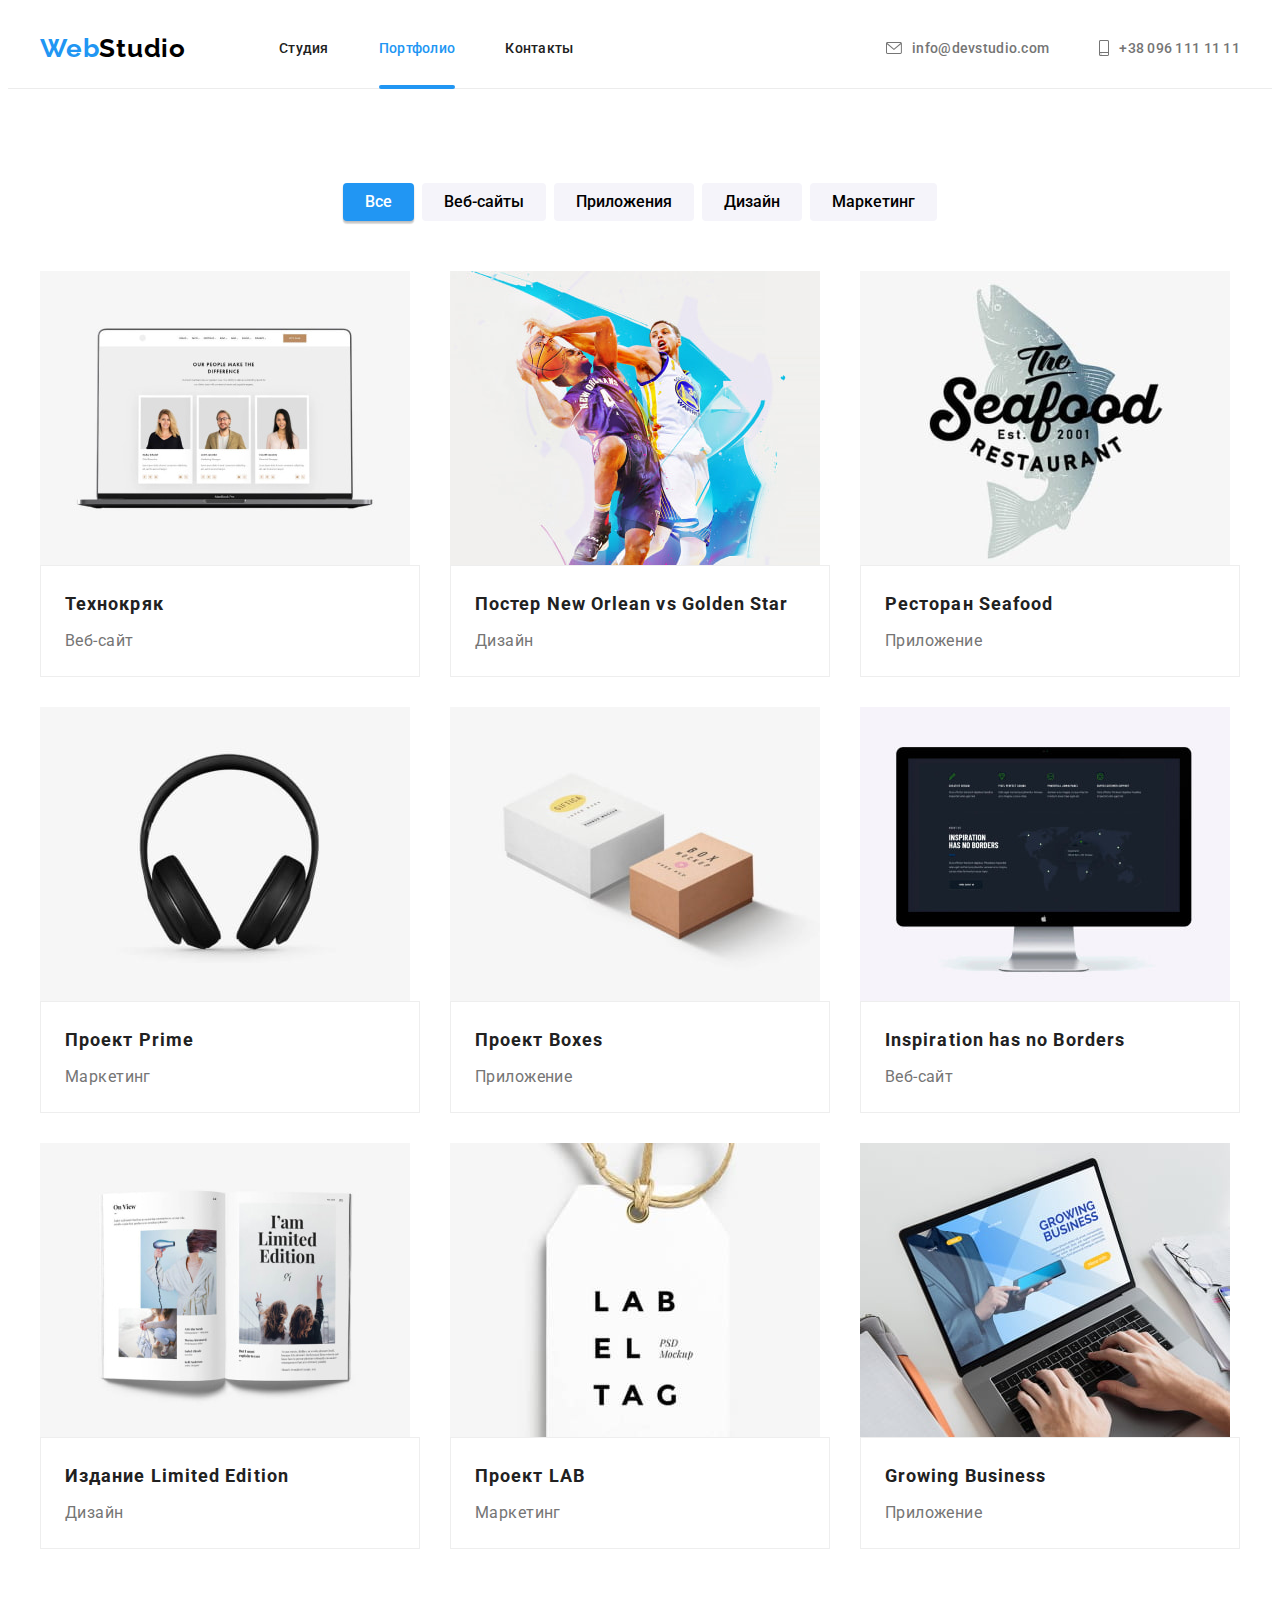
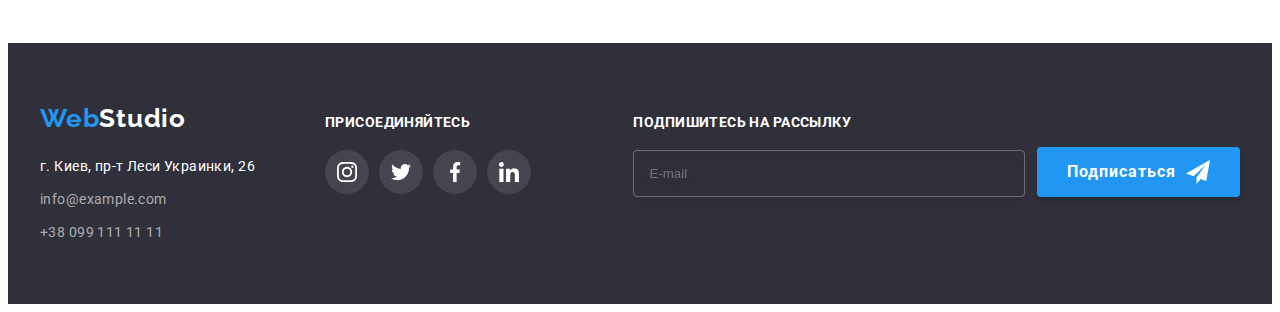
==== portfolio.html @ efc059ee "Initial commit" ====
<!DOCTYPE html>
<html lang="ru">
  <head>
    <meta charset="UTF-8" />
    <meta http-equiv="X-UA-Compatible" content="IE=edge" />
    <meta name="viewport" content="width=device-width, initial-scale=1.0" />
    <title>Portfolio</title>
    <!-- Fonts Start -->
    <link rel="preconnect" href="https://fonts.googleapis.com" />
    <link rel="preconnect" href="https://fonts.gstatic.com" crossorigin />
    <link
      href="https://fonts.googleapis.com/css2?family=Raleway:wght@700&family=Roboto:wght@400;500;700;900&display=swap"
      rel="stylesheet"
    />
    <!-- Fonts End -->
    <!-- Normalize Start -->
    <link
      rel="stylesheet"
      href="https://cdnjs.cloudflare.com/ajax/libs/modern-normalize/1.1.0/modern-normalize.min.css"
      integrity="sha512-wpPYUAdjBVSE4KJnH1VR1HeZfpl1ub8YT/NKx4PuQ5NmX2tKuGu6U/JRp5y+Y8XG2tV+wKQpNHVUX03MfMFn9Q=="
      crossorigin="anonymous"
      referrerpolicy="no-referrer"
    />
    <!-- Normalize End -->
    <link rel="stylesheet" href="./css/style.css" />
  </head>
  <body>
    <!-- Header -->
    <header class="header">
      <div class="header-container container">
        <nav class="header-nav">
          <a href="./index.html" class="logo link">Web<span class="logo-cl-black">Studio</span></a>
          <ul class="nav-list list">
            <li class="nav-item">
              <a href="./index.html" class="nav-link link-effect link">Студия</a>
            </li>
            <li class="nav-item">
              <a href="./portfolio.html" class="nav-link link-effect link current">Портфолио</a>
            </li>
            <li class="nav-item"><a href="/" class="nav-link link-effect link">Контакты</a></li>
          </ul>
        </nav>
        <ul class="contact-list list">
          <li class="contact-item">  
            <a href="mailto:info@devstudio.com" class="contact-link link-effect link"
              ><svg class="header-icon" width="16" height="12">
                <use href="./images/svg/icon/icons.svg#mail"></use>
              </svg>info@devstudio.com</a>             
          </li>
          <li class="contact-item">
            <a href="tel:+380961111111" class="contact-link link-effect link"><svg class="header-icon" width="10" height="16">
                <use href="./images/svg/icon/icons.svg#smartphone"></use>
              </svg>+38 096 111 11 11</a>
          </li>
        </ul>
      </div>
    </header>
    <main>
      <!-- Section Product -->
      <section class="product section">
        <div class="product-container container">
          <h1 class="visually-hidden">Наши работы</h1>
          <ul class="product-btn-list list">
            <li><button type="button" class="btn current">Все</button></li>
            <li><button type="button" class="btn">Веб-сайты</button></li>
            <li><button type="button" class="btn">Приложения</button></li>
            <li><button type="button" class="btn">Дизайн</button></li>
            <li><button type="button" class="btn">Маркетинг</button></li>
          </ul>
          <ul class="product-list card-set list">
            <li class="product-item card-item">
              <a href="" class="product-link link">
                <div class="overlay-box">
                  <img
                  src="./images/portfolio/img1.jpg"
                  alt="изображение сайта с различными людьми"
                  width="370"
                  height="294"
                />
                <div class="overlay">
                  <p class="overlay-text">Ресурс предлагает комплексные предложения с разным уровнем функционала и сервисов. Все это позволит посетителю получить исчерпывающие сведения о компании или частном лице.</p>
                </div>
                </div>
                <div class="product-box">
                  <h2 class="product-title">Технокряк</h2>
                  <p>Веб-сайт</p>
                </div>
              </a>
            </li>
            <li class="product-item card-item">
              <a href="" class="product-link link">
                <div class="overlay-box">
                <img
                  src="./images/portfolio/img2.jpg"
                  alt="постер новый орлеан против голден стар"
                  width="370"
                  height="294"
                />
                <div class="overlay">
                  <p class="overlay-text">Ресурс предлагает комплексные предложения с разным уровнем функционала и сервисов. Все это позволит посетителю получить исчерпывающие сведения о компании или частном лице.</p>
                </div>
              </div>
                <div class="product-box">
                  <h2 class="product-title">Постер New Orlean vs Golden Star</h2>
                  <p>Дизайн</p>
                </div>
              </a>
            </li>
            <li class="product-item card-item">
              <a href="" class="product-link link">
                <div class="overlay-box">
                <img
                  src="./images/portfolio/img3.jpg"
                  alt="эмблема ресторана морская еда"
                  width="370"
                  height="294"
                />
                <div class="overlay">
                  <p class="overlay-text">Ресурс предлагает комплексные предложения с разным уровнем функционала и сервисов. Все это позволит посетителю получить исчерпывающие сведения о компании или частном лице.</p>
                </div>
              </div>
                <div class="product-box">
                  <h2 class="product-title">Ресторан Seafood</h2>
                  <p>Приложение</p>
                </div>
              </a>
            </li>
            <li class="product-item card-item">
              <a href="" class="product-link link">
                <div class="overlay-box">
                <img
                  src="./images/portfolio/img4.jpg"
                  alt="картинка наушники"
                  width="370"
                  height="294"
                />
                <div class="overlay">
                  <p class="overlay-text">Ресурс предлагает комплексные предложения с разным уровнем функционала и сервисов. Все это позволит посетителю получить исчерпывающие сведения о компании или частном лице.</p>
                </div>
              </div>
                <div class="product-box">
                  <h2 class="product-title">Проект Prime</h2>
                  <p>Маркетинг</p>
                </div>
              </a>
            </li>
            <li class="product-item card-item">
              <a href="" class="product-link link">
                <div class="overlay-box">
                <img src="./images/portfolio/img5.jpg" alt="коробки" width="370" height="294" />
                <div class="overlay">
                  <p class="overlay-text">Ресурс предлагает комплексные предложения с разным уровнем функционала и сервисов. Все это позволит посетителю получить исчерпывающие сведения о компании или частном лице.</p>
                </div>
              </div>
                <div class="product-box">
                  <h2 class="product-title">Проект Boxes</h2>
                  <p>Приложение</p>
                </div>
              </a>
            </li>
            <li class="product-item card-item">
              <a href="" class="product-link link">
                <div class="overlay-box">
                <img
                  src="./images/portfolio/img6.jpg"
                  alt="изображение сайта на экрне макбука"
                  width="370"
                  height="294"
                />
                <div class="overlay">
                  <p class="overlay-text">Ресурс предлагает комплексные предложения с разным уровнем функционала и сервисов. Все это позволит посетителю получить исчерпывающие сведения о компании или частном лице.</p>
                </div>
              </div>
                <div class="product-box">
                  <h2 class="product-title">Inspiration has no Borders</h2>
                  <p>Веб-сайт</p>
                </div>
              </a>
            </li>
            <li class="product-item card-item">
              <a href="" class="product-link link">
                <div class="overlay-box">
                <img
                  src="./images/portfolio/img7.jpg"
                  alt="книга с ограниченным тиражем"
                  width="370"
                  height="294"
                />
                <div class="overlay">
                  <p class="overlay-text">Ресурс предлагает комплексные предложения с разным уровнем функционала и сервисов. Все это позволит посетителю получить исчерпывающие сведения о компании или частном лице.</p>
                </div>
              </div>
                <div class="product-box">
                  <h2 class="product-title">Издание Limited Edition</h2>
                  <p>Дизайн</p>
                </div>
              </a>
            </li>
            <li class="product-item card-item">
              <a href="" class="product-link link">
                <div class="overlay-box">                <img src="./images/portfolio/img8.jpg" alt="лейбел" width="370" height="294" />
                <div class="overlay">
                  <p class="overlay-text">Ресурс предлагает комплексные предложения с разным уровнем функционала и сервисов. Все это позволит посетителю получить исчерпывающие сведения о компании или частном лице.</p>
                </div>
              </div>
                <p class="product-text"></p>
                <div class="product-box">
                  <h2 class="product-title">Проект LAB</h2>
                  <p>Маркетинг</p>
                </div>
              </a>
            </li>
            <li class="product-item card-item">
              <a href="" class="product-link link">
                <div class="overlay-box">
                <img
                  src="./images/portfolio/img9.jpg"
                  alt="использование ноутбука"
                  width="370"
                  height="294"
                />
                <div class="overlay">
                  <p class="overlay-text">Ресурс предлагает комплексные предложения с разным уровнем функционала и сервисов. Все это позволит посетителю получить исчерпывающие сведения о компании или частном лице.</p>
                </div>
              </div>
                <div class="product-box">
                  <h2 class="product-title">Growing Business</h2>
                  <p>Приложение</p>
                </div>
              </a>
            </li>
          </ul>
        </div>
      </section>
    </main>
    <!-- Footer -->
    <footer class="footer">
      <div class="footer-container container">
        <div>
          <a href="./index.html" class="logo link">Web<span class="logo-cl-white">Studio</span></a>
        <address class="address-style">
          <ul class="footer-list list">
            <li class="footer-item">
              <a
                href="https://goo.gl/maps/oyeDn8QREJ11RhG88"
                target="_blank"
                rel="noreferrer noopener"
                class="address-link link-effect link"
              >
                г. Киев, пр-т Леси Украинки, 26
              </a>
            </li>
            <li class="footer-item">
              <a href="mailto:info@example.com" class="footer-link link-effect link"
                >info@example.com</a
              >
            </li>
            <li class="footer-item">
              <a href="tel:+380991111111" class="footer-link link-effect link">+38 099 111 11 11</a>
            </li>
          </ul>
        </address>
        </div> 
          <div class="footer-icons">
            <p class="footer-text">присоединяйтесь</p>
            <ul class="socials list">
              <li>
                <a href="" target="_blank" rel="noopener noreferrer" class="socials-link socials-dark link"><svg class="socials-icon" width="20" height="20">
                <use href="./images/svg/icon/icons.svg#instagram"></use>
                </svg>
                </a>
              </li>
              <li>
                <a href="" target="_blank" rel="noopener noreferrer" class="socials-link socials-dark link"><svg class="socials-icon" width="20" height="20">
                  <use href="./images/svg/icon/icons.svg#twitter"></use>
                </svg>
                </a>
              </li>
              <li>
                <a href="" target="_blank" rel="noopener noreferrer" class="socials-link socials-dark link"><svg class="socials-icon" width="20" height="20">
                  <use href="./images/svg/icon/icons.svg#facebook"></use>
                </svg>
                </a>
              </li>
             <li>
              <a href="" target="_blank" rel="noopener noreferrer" class="socials-link socials-dark link"><svg class="socials-icon" width="20" height="20">
                <use href="./images/svg/icon/icons.svg#linkedin"></use>
              </svg>
              </a>
             </li>
            </ul>
          </div>
          <div class="footer-form-container">
            <form class="footer-form" name="footer_form" novalidate>
              <label class="footer-label">
                <span class="footer-text">Подпишитесь на рассылку</span>
                <input class="footer-input" 
                type="email" 
                name="email"
                placeholder="E-mail" />
              </label>
              <button class="footer-btn btn-style" type="submit">
                <span>Подписаться</span>
                <svg class="footer-btn-icon" width="24" height="24">
                  <use href="./images/svg/icon/icons.svg#send"></use>
                  </svg>
              </button>
              </form>
          </div>
      </div>
    </footer>
  </body>
</html>
---- css/style.css ----
:root {
  /* color */
  --color-main-blue: #2196f3;
  --color-grey-text: #757575;
  --color-black-text: #212121;
  --color-white-text: #ffffff;
  --color-grey-footer-text: rgba(255, 255, 255, 0.6);
  --color-footer-icon:rgba(255, 255, 255, 0.1);
  --color-footer-form:rgba(255, 255, 255, 0.3);
  --footer-form-filter:drop-shadow(0px 4px 4px rgba(0, 0, 0, 0.15));
  --color-modal-massage:rgba(117, 117, 117, 0.5);
  --color-bg-footer:rgba(47, 48, 58, 0.4);
  --color-grey-bgn: #2f303a;
  --color-grey-button: #f5f4fa;
  --color-logo-black: #000000;
  --color-social-icon:#AFB1B8;
  --color-backdrop:rgba(0, 0, 0, 0.2);
  --bg-overlay:rgba(33, 150, 243, 0.9);
  --about-overlay:rgba(47, 48, 58, 0.8);
  /* Card-set */
  --main-card-gap:30px;
  --card-item:3;
  /* other */
  --main-anim:250ms cubic-bezier(0.4, 0, 0.2, 1);
  --slow-anim:650ms cubic-bezier(0.4, 0, 0.2, 1);

  /* font */
  --main-font-family: 'Roboto', sans-serif;
  --second-font-family: 'Raleway', sans-serif;
}
/* -- base styles -- */
.container {
  width: 1200px;
  margin-left: auto;
  margin-right: auto;
  padding-left: 15px;
  padding-right: 15px;
}
.section{
  padding-top: 94px ;
  padding-bottom: 94px ;
}
.visually-hidden {
  position: absolute;
  width: 1px;
  height: 1px;
  margin: -1px;
  border: 0;
  padding: 0;

  white-space: nowrap;
  clip-path: inset(100%);
  clip: rect(0 0 0 0);
  overflow: hidden;
}
.socials-link{
  display: flex;
  align-items: center;
  justify-content: center;
  width: 44px;
  height: 44px;
  border-radius: 50%;

  transition: background-color var(--main-anim), color var(--main-anim);  
}
.btn-style{
  display: inline-flex;
  align-items: center;
  justify-content: center;

  margin-left: auto;
  margin-right: auto;
  min-width: 200px;
  padding: 10px 32px;

  background-color: var(--color-main-blue);
  box-shadow: 0px 4px 4px rgba(0, 0, 0, 0.15);
  border-radius: 4px;
  border: none;
  color: var(--color-white-text);
  cursor: pointer;

  font-family: var(--main-font-family);
  font-weight: 700;
  font-size: 16px;
  letter-spacing: 0.06em;
  line-height: 1.88;
  transition: transform var(--main-anim);
  transform: scaleX(1);
}
.btn-style:hover,
.btn-style:focus{
  transform: scaleX(1.1);
}
/* -- reset -- */
h1,
h2,
h3,
h4,
h5,
h6,
p {
  margin: 0;
}
ul,ol{
  padding: 0;
  margin: 0;
}
img{
  display: block;
  max-width: 100%;
  height: auto;
}
.list {
  list-style: none;

}
.link {
  text-decoration: none;
  color: currentColor;
}
.card-set{
  display: flex;
  flex-wrap: wrap;
  gap: var(--main-card-gap);
}
.card-item{
  flex-basis: calc((100% - (var(--card-item) - 1) * var(--main-card-gap)) / var(--card-item))
}


/* -- Body -- */
body {
  font-family: var(--main-font-family);
  font-size: 14px;
  line-height: calc(24 / 14);
  letter-spacing: 0.03em;
  color: var(--color-grey-text);
}


/* -- LOGO -- */
.logo {
  font-weight: 700;
  font-size: 26px;
  line-height: calc(31 / 26);
  letter-spacing: 0.03em;
  color: var(--color-main-blue);
  font-family: var(--second-font-family);
}
.logo-cl-black {
  color: var(--color-logo-black);
}
.logo-cl-white {
  color: var(--color-white-text);
}

/* -- Header Section -- */
.header {
  border-bottom: 1px solid #ececec;
}
.header-container{
  display: flex;
  align-items: center;
}
.header-nav {
  display: flex;
  align-items: center;
}
.header .logo {
  margin-right: 93px;
}
.nav-list {
  display: flex;
  align-items: center;
  gap: 50px;
  color: var(--color-black-text);
}
.contact-list {
  display: flex;
  align-items: center;
  margin-left: auto;
  gap: 50px;
}
.header-icon{
fill: currentColor;
margin-right: 10px;
}
.nav-link,
.contact-link {
  display: flex;
  align-items: center;
  padding-top: 32px;
  padding-bottom: 32px;
  font-weight: 500;
  line-height: calc(16 / 14);
  letter-spacing: 0.02em;
  
  transition: color var(--main-anim);
}


.link-effect:hover,
.link-effect:focus {
  color: var(--color-main-blue);
}

.nav-link.current {
  position: relative;
  color: var(--color-main-blue);
}
.nav-link.current::after{
  content: '';
  left: 0;
  bottom: -1px;
  position: absolute;
  display: block;
  width: 100%;
  height: 4px;
  border-radius: 2px;
  background-color: var(--color-main-blue);
}


/* -- Hero Section -- */
.hero {
  padding-top: 200px;
  padding-bottom: 200px;
  max-width: 1600px;
  margin-left: auto;
  margin-right: auto;
  background-color:var(--color-bg-footer);
  background-image: 
  linear-gradient(to top, var(--color-bg-footer),var(--color-bg-footer)),url(../images/Hero-section/Img.jpg);
  background-repeat: no-repeat;
  background-position: center;
  background-size: cover;
  text-align: center;

}

.hero-title {
  margin-left: auto;
  margin-right: auto;
  margin-bottom: 30px;
  text-align: center;
  max-width: 700px;

  font-weight: 900;
  font-size: 44px;
  line-height: 1.36;
  letter-spacing: 0.06em;
  text-transform: uppercase;
  color: var(--color-white-text);
}

/* -- Section Description -- */
.description-list{
  --card-item:4  
}
.description-title {
  margin-bottom: 10px;
  font-weight: 700;
  font-size: 14px;
  line-height: 1.14;
  text-transform: uppercase;
  color: var(--color-black-text);
}
.description-icon-block{
  display: flex;
  align-items: center;
  justify-content: center;
  margin-bottom: 30px;
  height: 120px;
  border-radius: 4px;
  background-color:var(--color-grey-button);
}



/* -- Section About -- */
.about{
  padding-top: 0;
}

.about-overlay{
  display: flex;
  align-items: center;
  justify-content: center;

  position: absolute;
  bottom: 0;
  left: 0;
  padding: 24px;
  width: 100%;
  height: 70px;
  color: var(--color-white-text);
  background-color: var(--about-overlay);
  
}

.about-text{
  font-weight: 700;
  line-height: calc(16 / 14);
  text-transform: uppercase;
}
.section-title {
  margin-bottom: 50px;
  text-align: center;

  font-family: var(--main-font-family);
  font-weight: 700;
  font-size: 36px;
  line-height: 1.16;
  letter-spacing: 0.03em;
  color: var(--color-black-text);
}

/* -- Section Team -- */
.team {
  background-color: var(--color-grey-button);
}
.team-list {
--card-item:4;
}

.team-item {
  box-shadow: 0px 1px 3px rgba(0, 0, 0, 0.12), 0px 1px 1px rgba(0, 0, 0, 0.14),
    0px 2px 1px rgba(0, 0, 0, 0.2);
  background-color: var(--color-white-text);
  border-radius: 0px 0px 4px 4px;
}
.team-box {
  padding: 30px;
}
.team-title,
.team-text {
  font-size: 16px;
  line-height: calc(19 / 16);
  text-align: center;
  color: var(--color-grey-text);
}
.team-title {
  margin-bottom: 10px;
  font-weight: 500;
  color: var(--color-black-text);
}
.team-text{margin-bottom: 16px;}
.socials{
  display: flex;
  align-items: center;
  justify-content: center;
  gap: 10px;
}

.socials-white{ color: var(--color-social-icon);
  background-color:var(--color-white-text);}
.socials-icon{
  fill:currentColor;
}

.socials-link:hover,
.socials-link:focus{
  background-color:var(--color-main-blue);
  color:var(--color-white-text);
}

/* -- Section Client -- */
.client-list{
  --card-item:6
  }
.client-link{
  display: flex;
  align-items: center;
  justify-content: center; 
  height: 92px;
  border: 1px solid var(--color-social-icon);
  border-radius: 4px;
  color: var(--color-social-icon);

  transition: border-color var(--main-anim), color var(--main-anim);
}
.client-icon{
  fill: currentColor;
}
.client-link:hover,
.client-link:focus{
  color: var(--color-main-blue);
  border-color: var(--color-main-blue);
}

/* -- Section Footer -- */
.footer {
  background-color: var(--color-grey-bgn);
  padding: 60px 0;
}
.footer .logo{
  display: block;
  margin-bottom: 20px;
}
.footer-container{
  display: flex;
  align-items: baseline;
  gap: 70px;
}

.footer-container
.footer-list{
  display: flex;
  flex-direction: column;
  gap: 9px;
}
.address-style {
  font-style: inherit;
  color: var(--color-grey-footer-text);
}
.address-link {
  color: var(--color-white-text);
}
.footer-item .link-effect{
  padding-top: 5px;
  padding-bottom: 5px;
  transition: color var(--main-anim);
}
.footer-text{
  font-weight: 700;
  font-size: 14px;
  line-height:calc(16 / 14);
  margin-bottom: 20px;
  text-transform: uppercase;
  color: var(--color-white-text);
}

.socials-dark{
  background-color:var(--color-footer-icon);
  color: var(--color-white-text);
}
.footer-form-container{
margin-left: auto;
}
.footer-form{
  display: flex;
  align-items: flex-end;
  gap: 12px;
}

.footer-label{
  font-size: 16px;
  line-height: calc(20 / 16);
  color: var(--color-grey-footer-text);
  display: flex;
  flex-direction: column;
}
.footer-input{
  width: 360px;
  padding: 15px;
  color: var(--color-white-text);
  background-color: transparent;
  border: 1px solid var(--color-footer-form);
  filter: var(--footer-form-filter);
  border-radius: 4px;
  outline: transparent;
  transition: border-color var(--main-anim);
}
.footer-input:hover,
.footer-input:focus{
border-color:var(--color-main-blue)
}

.footer-btn{
  gap: 10px;
  padding: 10px 30px;
}

.footer-btn-icon{
  fill: currentColor;}

/* Modal window */
.backdrop{
  position: fixed;
  top: 0;
  left: 0;
  z-index: 1000;

  width: 100%;
  height: 100%;

  transition: opacity var(--slow-anim), visibility var(--slow-anim) ;
  background-color: var(--color-backdrop);
}
.backdrop.is-hidden{
  opacity: 0;
  visibility: hidden;
  pointer-events: none;
}
.modal{
  padding: 40px;
  position: absolute;
  top: 50%;
  left: 50%; 
  transform: translate(-50%, -50%) scaleX(1);
  width: 530px;
  height: 580px;
  background: var(--color-white-text);
box-shadow: 0px 1px 3px rgba(0, 0, 0, 0.12), 0px 1px 1px rgba(0, 0, 0, 0.14), 0px 2px 1px rgba(0, 0, 0, 0.2);
border-radius: 4px;
transition: transform var(--slow-anim) , opacity var(--slow-anim);
}
.backdrop.is-hidden .modal{
  opacity: 0.3;
  transform: translate(-50%, -50%) scaleX(0.3);
}
.modal-btn{
  display: flex;
  align-items: center;
  justify-content: center;
  width: 30px;
  height: 30px;
  padding: 0;
  top: 8px;
  right: 8px;
  position: absolute;
  background-color: transparent;
  border: 1px solid rgba(0, 0, 0, 0.1);
  border-radius: 50%;
  cursor: pointer;
  transition: var(--main-anim);
}
.modal-btn:hover,
.modal-btn:focus{
  fill: var(--color-main-blue);
  border-color: var(--color-main-blue);
}

.modal-form{
  text-align: center;
}
.modal-title{
  display: block;
  margin-bottom: 12px;

  font-weight: 700;
  font-size: 20px;
  line-height: calc(23 / 20);
  color:var(--color-black-text);
}
.modal-form-group{
  margin-bottom: 20px;
}
.modal-label{
display:flex;
flex-direction: column;
margin-bottom: 10px;

}

.modal-label:last-child{
  margin-bottom: 0;
}

.modal-type{
  text-align: left;
  margin-bottom: 4px;

  font-size: 12px;
  line-height: calc(14 / 12);
  letter-spacing: 0.01em;
} 
.modal-form-icon{
  position: absolute;
  top: 50%;
  left: 12px;
  transform: translateY(-50%);
  transition: fill var(--main-anim);
}
.modal-input,
.modal-message{
  
  width: 100%;
  border: 1px solid rgba(33, 33, 33, 0.2);
  border-radius: 4px;
  outline: transparent;
  background-color: transparent;
 
}

.modal-input{
  transition: border-color var(--main-anim);
  padding: 11px;
  padding-left: 40px;
  height: 40px;
}
.modal-input:hover + .modal-form-icon,
.modal-input:focus + .modal-form-icon {
  fill: var(--color-main-blue);
}
.modal-container{
  position: relative;
}

.modal-effect:hover,
.modal-effect:focus{
  fill: var(--color-main-blue);
  border-color: var(--color-main-blue);
}

.modal-message:hover,
.modal-message:focus{
  border-color: var(--color-main-blue);
}
.modal-message{
  padding: 10px;
  height: 120px;
  resize: none;
  transition: border-color var(--main-anim);

}
.modal-message::placeholder{
  font-weight: 400;
  font-size: 12px;
  line-height: calc(14 / 12);
  letter-spacing: 0.01em;

  color: var(--color-modal-massage);
}
.modal-wrap{
  display: inline-flex;
  align-items: center;
  justify-content: center;
  margin-bottom: 30px;
  gap: 10px;
  cursor: pointer;
}
.modal-check-box:checked + .check-box-icon .icon-uncheck {
  opacity: 0;
  transition: opacity var(--main-anim);
  
}

.modal-check-box:hover + .check-box-icon .icon-uncheck,
.modal-check-box:focus + .check-box-icon .icon-uncheck {
  fill: var(--color-main-blue);
  transition: opacity var(--main-anim);
}
.modal-check-box:checked + .check-box-icon .icon-check {
  opacity: 1;
  
 
}
.icon-check{
  opacity: 0;
  transition: opacity var(--main-anim);
}
.icon-uncheck{
  transition: fill var(--main-anim);
}
.check-box-text{
  user-select: none;
}
.check-box-link{
  color: var(--color-main-blue);
}

  /* ---------- Page Portfolio ----------*/
  
  /* button */
.btn {
  font-family: 'Roboto';
  font-weight: 500;
  font-size: 16px;
  line-height: calc(26 / 16);
  text-align: center;
  background-color: var(--color-grey-button);
  border-radius: 4px;
  cursor: pointer;
  border: none;
  padding: 6px 22px;
 
  transition: background-color var(--main-anim), box-shadow var(--main-anim), color var(--main-anim);
}

.btn:hover,
.btn:focus,
.btn.current {
  background-color: var(--color-main-blue);
  color: var(--color-white-text);
  box-shadow: 0px 3px 1px rgba(0, 0, 0, 0.1), 0px 1px 2px rgba(0, 0, 0, 0.08),
    0px 2px 2px rgba(0, 0, 0, 0.12);
}

/* -- Section Menu -- */

.product{
  padding-top: 94px;
  padding-bottom: 94px;
}
.product-btn-list {
  display: flex;
  gap: 8px;
  justify-content: center;
  margin-bottom: 50px;
}

.product-item {
  background: var(--color-white-text);
}

.overlay-box{
  position: relative;
  overflow: hidden;
}
.overlay{
  position: absolute;
  top: 0;
  left: 0;
  transform: translateY(100%);
  width: 100%;
  background-color: var(--bg-overlay);
  color: var(--color-white-text);

  transition: transform var(--slow-anim);
}
.product-link:hover .overlay,
.product-link:focus .overlay{
  transform: translateY(0);
}

.overlay-text{
  font-weight: 400;
font-size: 18px;
line-height: calc(28 / 18);
letter-spacing: 0.03em;
padding: 63px 24px;
}
.product-box {
  padding: 20px 24px;
  border: 1px solid #eeeeee;
}
.product-title {
  margin-bottom: 4px;
  font-family: 'Roboto';
  font-weight: 700;
  font-size: 18px;
  line-height: calc(36 / 18);
  letter-spacing: 0.06em;
  color: var(--color-black-text);
}
.product-link {
  display: flex;
  flex-direction: column;
  font-size: 16px;
  line-height: calc(30 / 16);

  transition: box-shadow var(--main-anim);
}
.product-link:hover,
.product-link:focus{
  box-shadow: 0px 1px 1px rgba(0, 0, 0, 0.12), 0px 4px 4px rgba(0, 0, 0, 0.06), 1px 4px 6px rgba(0, 0, 0, 0.16);
}
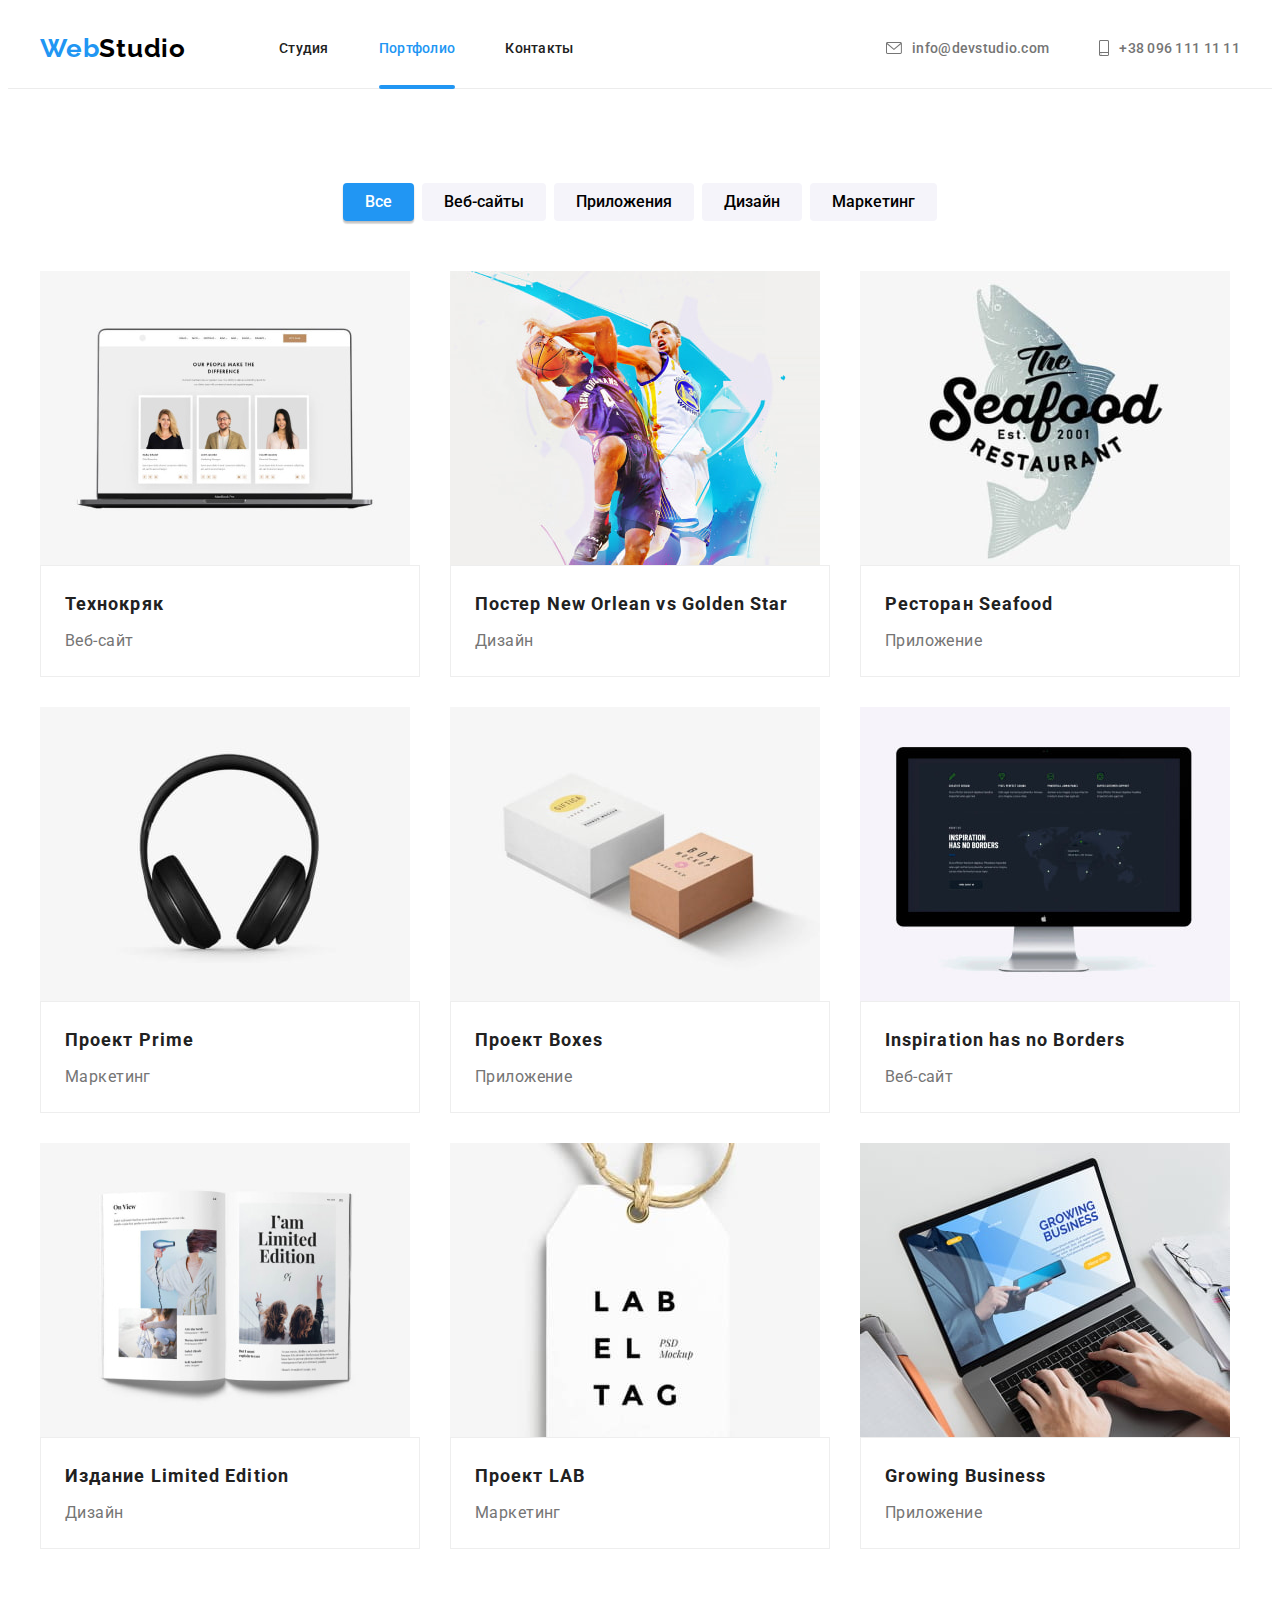
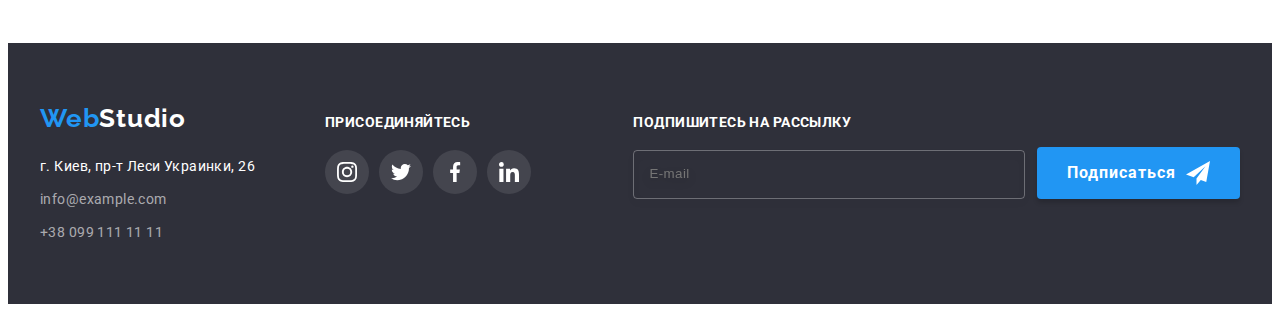
==== commit 495b8e69: "remade files to BEM methodology" ====
--- a/portfolio.html
+++ b/portfolio.html
@@ -27,204 +27,207 @@
   <body>
     <!-- Header -->
     <header class="header">
-      <div class="header-container container">
-        <nav class="header-nav">
-          <a href="./index.html" class="logo link">Web<span class="logo-cl-black">Studio</span></a>
-          <ul class="nav-list list">
-            <li class="nav-item">
-              <a href="./index.html" class="nav-link link-effect link">Студия</a>
-            </li>
-            <li class="nav-item">
-              <a href="./portfolio.html" class="nav-link link-effect link current">Портфолио</a>
-            </li>
-            <li class="nav-item"><a href="/" class="nav-link link-effect link">Контакты</a></li>
-          </ul>
-        </nav>
-        <ul class="contact-list list">
-          <li class="contact-item">  
-            <a href="mailto:info@devstudio.com" class="contact-link link-effect link"
-              ><svg class="header-icon" width="16" height="12">
-                <use href="./images/svg/icon/icons.svg#mail"></use>
-              </svg>info@devstudio.com</a>             
-          </li>
-          <li class="contact-item">
-            <a href="tel:+380961111111" class="contact-link link-effect link"><svg class="header-icon" width="10" height="16">
-                <use href="./images/svg/icon/icons.svg#smartphone"></use>
-              </svg>+38 096 111 11 11</a>
-          </li>
-        </ul>
+      <div class="header__container container">
+        <nav class="nav">
+          <a href="./index.html" class="logo link"
+            >Web<span class="logo-cl-black">Studio</span></a
+          >
+          <ul class="nav__list list">
+            <li class="nav__item">
+              <a href="./index.html" class="nav__link link-effect link">Студия</a>
+            </li>
+            <li class="nav__item">
+              <a href="./portfolio.html" class="nav__link link-effect link current">Портфолио</a>
+            </li>
+            <li class="nav__item"><a href="/" class="nav__link link-effect link ">Контакты</a>
+            </li>
+          </ul>
+        </nav>  
+          <ul class="contact__list list">
+            <li class="contact__item">  
+              <a href="mailto:info@devstudio.com" class="contact__link link-effect link"
+                ><svg class="contact__icon" width="16" height="12">
+                  <use href="./images/svg/icon/icons.svg#mail"></use>
+                </svg>info@devstudio.com</a>             
+            </li>
+            <li class="contact__item">
+              <a href="tel:+380961111111" class="contact__link link-effect link"><svg class="contact__icon" width="10" height="16">
+                  <use href="./images/svg/icon/icons.svg#smartphone"></use>
+                </svg>+38 096 111 11 11</a>
+            </li>
+          </ul>
       </div>
     </header>
     <main>
       <!-- Section Product -->
       <section class="product section">
-        <div class="product-container container">
+        <div class="product__container container">
           <h1 class="visually-hidden">Наши работы</h1>
-          <ul class="product-btn-list list">
-            <li><button type="button" class="btn current">Все</button></li>
-            <li><button type="button" class="btn">Веб-сайты</button></li>
-            <li><button type="button" class="btn">Приложения</button></li>
-            <li><button type="button" class="btn">Дизайн</button></li>
-            <li><button type="button" class="btn">Маркетинг</button></li>
-          </ul>
-          <ul class="product-list card-set list">
-            <li class="product-item card-item">
-              <a href="" class="product-link link">
-                <div class="overlay-box">
+          <ul class="product__btn-list list">
+            <li><button type="button" class="product__btn current">Все</button></li>
+            <li><button type="button" class="product__btn">Веб-сайты</button></li>
+            <li><button type="button" class="product__btn">Приложения</button></li>
+            <li><button type="button" class="product__btn">Дизайн</button></li>
+            <li><button type="button" class="product__btn">Маркетинг</button></li>
+          </ul>
+          <ul class="product__list card-set list">
+            <li class="product__item card-item">
+              <a href="" class="product__link link">
+                <div class="product__overlay-box">
                   <img
                   src="./images/portfolio/img1.jpg"
                   alt="изображение сайта с различными людьми"
                   width="370"
                   height="294"
                 />
-                <div class="overlay">
-                  <p class="overlay-text">Ресурс предлагает комплексные предложения с разным уровнем функционала и сервисов. Все это позволит посетителю получить исчерпывающие сведения о компании или частном лице.</p>
-                </div>
-                </div>
-                <div class="product-box">
-                  <h2 class="product-title">Технокряк</h2>
+                <div class="product__overlay">
+                  <p class="product__overlay-text">Ресурс предлагает комплексные предложения с разным уровнем функционала и сервисов. Все это позволит посетителю получить исчерпывающие сведения о компании или частном лице.</p>
+                </div>
+                </div>
+                <div class="product__box">
+                  <h2 class="product__title">Технокряк</h2>
                   <p>Веб-сайт</p>
                 </div>
               </a>
             </li>
-            <li class="product-item card-item">
-              <a href="" class="product-link link">
-                <div class="overlay-box">
+            <li class="product__item card-item">
+              <a href="" class="product__link link">
+                <div class="product__overlay-box">
                 <img
                   src="./images/portfolio/img2.jpg"
                   alt="постер новый орлеан против голден стар"
                   width="370"
                   height="294"
                 />
-                <div class="overlay">
-                  <p class="overlay-text">Ресурс предлагает комплексные предложения с разным уровнем функционала и сервисов. Все это позволит посетителю получить исчерпывающие сведения о компании или частном лице.</p>
-                </div>
-              </div>
-                <div class="product-box">
-                  <h2 class="product-title">Постер New Orlean vs Golden Star</h2>
+                <div class="product__overlay">
+                  <p class="product__overlay-text">Ресурс предлагает комплексные предложения с разным уровнем функционала и сервисов. Все это позволит посетителю получить исчерпывающие сведения о компании или частном лице.</p>
+                </div>
+              </div>
+                <div class="product__box">
+                  <h2 class="product__title">Постер New Orlean vs Golden Star</h2>
                   <p>Дизайн</p>
                 </div>
               </a>
             </li>
-            <li class="product-item card-item">
-              <a href="" class="product-link link">
-                <div class="overlay-box">
+            <li class="product__item card-item">
+              <a href="" class="product__link link">
+                <div class="product__overlay-box">
                 <img
                   src="./images/portfolio/img3.jpg"
                   alt="эмблема ресторана морская еда"
                   width="370"
                   height="294"
                 />
-                <div class="overlay">
-                  <p class="overlay-text">Ресурс предлагает комплексные предложения с разным уровнем функционала и сервисов. Все это позволит посетителю получить исчерпывающие сведения о компании или частном лице.</p>
-                </div>
-              </div>
-                <div class="product-box">
-                  <h2 class="product-title">Ресторан Seafood</h2>
+                <div class="product__overlay">
+                  <p class="product__overlay-text">Ресурс предлагает комплексные предложения с разным уровнем функционала и сервисов. Все это позволит посетителю получить исчерпывающие сведения о компании или частном лице.</p>
+                </div>
+              </div>
+                <div class="product__box">
+                  <h2 class="product__title">Ресторан Seafood</h2>
                   <p>Приложение</p>
                 </div>
               </a>
             </li>
-            <li class="product-item card-item">
-              <a href="" class="product-link link">
-                <div class="overlay-box">
+            <li class="product__item card-item">
+              <a href="" class="product__link link">
+                <div class="product__overlay-box">
                 <img
                   src="./images/portfolio/img4.jpg"
                   alt="картинка наушники"
                   width="370"
                   height="294"
                 />
-                <div class="overlay">
-                  <p class="overlay-text">Ресурс предлагает комплексные предложения с разным уровнем функционала и сервисов. Все это позволит посетителю получить исчерпывающие сведения о компании или частном лице.</p>
-                </div>
-              </div>
-                <div class="product-box">
-                  <h2 class="product-title">Проект Prime</h2>
+                <div class="product__overlay">
+                  <p class="product__overlay-text">Ресурс предлагает комплексные предложения с разным уровнем функционала и сервисов. Все это позволит посетителю получить исчерпывающие сведения о компании или частном лице.</p>
+                </div>
+              </div>
+                <div class="product__box">
+                  <h2 class="product__title">Проект Prime</h2>
                   <p>Маркетинг</p>
                 </div>
               </a>
             </li>
-            <li class="product-item card-item">
-              <a href="" class="product-link link">
-                <div class="overlay-box">
+            <li class="product__item card-item">
+              <a href="" class="product__link link">
+                <div class="product__overlay-box">
                 <img src="./images/portfolio/img5.jpg" alt="коробки" width="370" height="294" />
-                <div class="overlay">
-                  <p class="overlay-text">Ресурс предлагает комплексные предложения с разным уровнем функционала и сервисов. Все это позволит посетителю получить исчерпывающие сведения о компании или частном лице.</p>
-                </div>
-              </div>
-                <div class="product-box">
-                  <h2 class="product-title">Проект Boxes</h2>
+                <div class="product__overlay">
+                  <p class="product__overlay-text">Ресурс предлагает комплексные предложения с разным уровнем функционала и сервисов. Все это позволит посетителю получить исчерпывающие сведения о компании или частном лице.</p>
+                </div>
+              </div>
+                <div class="product__box">
+                  <h2 class="product__title">Проект Boxes</h2>
                   <p>Приложение</p>
                 </div>
               </a>
             </li>
-            <li class="product-item card-item">
-              <a href="" class="product-link link">
-                <div class="overlay-box">
+            <li class="product__item card-item">
+              <a href="" class="product__link link">
+                <div class="product__overlay-box">
                 <img
                   src="./images/portfolio/img6.jpg"
                   alt="изображение сайта на экрне макбука"
                   width="370"
                   height="294"
                 />
-                <div class="overlay">
-                  <p class="overlay-text">Ресурс предлагает комплексные предложения с разным уровнем функционала и сервисов. Все это позволит посетителю получить исчерпывающие сведения о компании или частном лице.</p>
-                </div>
-              </div>
-                <div class="product-box">
-                  <h2 class="product-title">Inspiration has no Borders</h2>
+                <div class="product__overlay">
+                  <p class="product__overlay-text">Ресурс предлагает комплексные предложения с разным уровнем функционала и сервисов. Все это позволит посетителю получить исчерпывающие сведения о компании или частном лице.</p>
+                </div>
+              </div>
+                <div class="product__box">
+                  <h2 class="product__title">Inspiration has no Borders</h2>
                   <p>Веб-сайт</p>
                 </div>
               </a>
             </li>
-            <li class="product-item card-item">
-              <a href="" class="product-link link">
-                <div class="overlay-box">
+            <li class="product__item card-item">
+              <a href="" class="product__link link">
+                <div class="product__overlay-box">
                 <img
                   src="./images/portfolio/img7.jpg"
                   alt="книга с ограниченным тиражем"
                   width="370"
                   height="294"
                 />
-                <div class="overlay">
-                  <p class="overlay-text">Ресурс предлагает комплексные предложения с разным уровнем функционала и сервисов. Все это позволит посетителю получить исчерпывающие сведения о компании или частном лице.</p>
-                </div>
-              </div>
-                <div class="product-box">
-                  <h2 class="product-title">Издание Limited Edition</h2>
+                <div class="product__overlay">
+                  <p class="product__overlay-text">Ресурс предлагает комплексные предложения с разным уровнем функционала и сервисов. Все это позволит посетителю получить исчерпывающие сведения о компании или частном лице.</p>
+                </div>
+              </div>
+                <div class="product__box">
+                  <h2 class="product__title">Издание Limited Edition</h2>
                   <p>Дизайн</p>
                 </div>
               </a>
             </li>
-            <li class="product-item card-item">
-              <a href="" class="product-link link">
-                <div class="overlay-box">                <img src="./images/portfolio/img8.jpg" alt="лейбел" width="370" height="294" />
-                <div class="overlay">
-                  <p class="overlay-text">Ресурс предлагает комплексные предложения с разным уровнем функционала и сервисов. Все это позволит посетителю получить исчерпывающие сведения о компании или частном лице.</p>
-                </div>
-              </div>
-                <p class="product-text"></p>
-                <div class="product-box">
-                  <h2 class="product-title">Проект LAB</h2>
+            <li class="product__item card-item">
+              <a href="" class="product__link link">
+                <div class="product__overlay-box">                <img src="./images/portfolio/img8.jpg" alt="лейбел" width="370" height="294" />
+                <div class="product__overlay">
+                  <p class="product__overlay-text">Ресурс предлагает комплексные предложения с разным уровнем функционала и сервисов. Все это позволит посетителю получить исчерпывающие сведения о компании или частном лице.</p>
+                </div>
+              </div>
+                <p class="product__text"></p>
+                <div class="product__box">
+                  <h2 class="product__title">Проект LAB</h2>
                   <p>Маркетинг</p>
                 </div>
               </a>
             </li>
-            <li class="product-item card-item">
-              <a href="" class="product-link link">
-                <div class="overlay-box">
+            <li class="product__item card-item">
+              <a href="" class="product__link link">
+                <div class="product__overlay-box">
                 <img
                   src="./images/portfolio/img9.jpg"
                   alt="использование ноутбука"
                   width="370"
                   height="294"
                 />
-                <div class="overlay">
-                  <p class="overlay-text">Ресурс предлагает комплексные предложения с разным уровнем функционала и сервисов. Все это позволит посетителю получить исчерпывающие сведения о компании или частном лице.</p>
-                </div>
-              </div>
-                <div class="product-box">
-                  <h2 class="product-title">Growing Business</h2>
+                <div class="product__overlay">
+                  <p class="product__overlay-text">Ресурс предлагает комплексные предложения с разным уровнем функционала и сервисов. Все это позволит посетителю получить исчерпывающие сведения о компании или частном лице.</p>
+                </div>
+              </div>
+                <div class="product__box">
+                  <h2 class="product__title">Growing Business</h2>
                   <p>Приложение</p>
                 </div>
               </a>
@@ -235,73 +238,73 @@
     </main>
     <!-- Footer -->
     <footer class="footer">
-      <div class="footer-container container">
+      <div class="footer__container container">
         <div>
           <a href="./index.html" class="logo link">Web<span class="logo-cl-white">Studio</span></a>
-        <address class="address-style">
-          <ul class="footer-list list">
-            <li class="footer-item">
+        <address class="footer__address-style">
+          <ul class="footer__list list">
+            <li class="footer__item">
               <a
                 href="https://goo.gl/maps/oyeDn8QREJ11RhG88"
                 target="_blank"
                 rel="noreferrer noopener"
-                class="address-link link-effect link"
+                class="footer__address-link link-effect link"
               >
                 г. Киев, пр-т Леси Украинки, 26
               </a>
             </li>
-            <li class="footer-item">
-              <a href="mailto:info@example.com" class="footer-link link-effect link"
+            <li class="footer__item">
+              <a href="mailto:info@example.com" class="footer__link link-effect link"
                 >info@example.com</a
               >
             </li>
-            <li class="footer-item">
-              <a href="tel:+380991111111" class="footer-link link-effect link">+38 099 111 11 11</a>
+            <li class="footer__item">
+              <a href="tel:+380991111111" class="footer__link link-effect link">+38 099 111 11 11</a>
             </li>
           </ul>
         </address>
         </div> 
-          <div class="footer-icons">
-            <p class="footer-text">присоединяйтесь</p>
+          <div class="footer__icons">
+            <p class="footer__text">присоединяйтесь</p>
             <ul class="socials list">
               <li>
-                <a href="" target="_blank" rel="noopener noreferrer" class="socials-link socials-dark link"><svg class="socials-icon" width="20" height="20">
+                <a href="" target="_blank" rel="noopener noreferrer" class="socials-link footer__socials-dark link"><svg class="socials-icon" width="20" height="20">
                 <use href="./images/svg/icon/icons.svg#instagram"></use>
                 </svg>
                 </a>
               </li>
               <li>
-                <a href="" target="_blank" rel="noopener noreferrer" class="socials-link socials-dark link"><svg class="socials-icon" width="20" height="20">
+                <a href="" target="_blank" rel="noopener noreferrer" class="socials-link footer__socials-dark link"><svg class="socials-icon" width="20" height="20">
                   <use href="./images/svg/icon/icons.svg#twitter"></use>
                 </svg>
                 </a>
               </li>
               <li>
-                <a href="" target="_blank" rel="noopener noreferrer" class="socials-link socials-dark link"><svg class="socials-icon" width="20" height="20">
+                <a href="" target="_blank" rel="noopener noreferrer" class="socials-link footer__socials-dark link"><svg class="socials-icon" width="20" height="20">
                   <use href="./images/svg/icon/icons.svg#facebook"></use>
                 </svg>
                 </a>
               </li>
              <li>
-              <a href="" target="_blank" rel="noopener noreferrer" class="socials-link socials-dark link"><svg class="socials-icon" width="20" height="20">
+              <a href="" target="_blank" rel="noopener noreferrer" class="socials-link footer__socials-dark link"><svg class="socials-icon" width="20" height="20">
                 <use href="./images/svg/icon/icons.svg#linkedin"></use>
               </svg>
               </a>
              </li>
             </ul>
           </div>
-          <div class="footer-form-container">
-            <form class="footer-form" name="footer_form" novalidate>
-              <label class="footer-label">
-                <span class="footer-text">Подпишитесь на рассылку</span>
-                <input class="footer-input" 
+          <div class="footer__form-container">
+            <form class="footer__form" name="footer_form" novalidate>
+              <label class="footer__label">
+                <span class="footer__text">Подпишитесь на рассылку</span>
+                <input class="footer__input" 
                 type="email" 
                 name="email"
                 placeholder="E-mail" />
               </label>
-              <button class="footer-btn btn-style" type="submit">
+              <button class="footer__btn btn-style" type="submit">
                 <span>Подписаться</span>
-                <svg class="footer-btn-icon" width="24" height="24">
+                <svg class="footer__btn-icon" width="24" height="24">
                   <use href="./images/svg/icon/icons.svg#send"></use>
                   </svg>
               </button>
--- a/css/style.css
+++ b/css/style.css
@@ -23,7 +23,6 @@
   /* other */
   --main-anim:250ms cubic-bezier(0.4, 0, 0.2, 1);
   --slow-anim:650ms cubic-bezier(0.4, 0, 0.2, 1);
-
   /* font */
   --main-font-family: 'Roboto', sans-serif;
   --second-font-family: 'Raleway', sans-serif;
@@ -40,18 +39,30 @@
   padding-top: 94px ;
   padding-bottom: 94px ;
 }
-.visually-hidden {
-  position: absolute;
-  width: 1px;
-  height: 1px;
-  margin: -1px;
-  border: 0;
-  padding: 0;
-
-  white-space: nowrap;
-  clip-path: inset(100%);
-  clip: rect(0 0 0 0);
-  overflow: hidden;
+.section-title {
+  margin-bottom: 50px;
+  text-align: center;
+
+  font-family: var(--main-font-family);
+  font-weight: 700;
+  font-size: 36px;
+  line-height: 1.16;
+  letter-spacing: 0.03em;
+  color: var(--color-black-text);
+}
+.card-set{
+  display: flex;
+  flex-wrap: wrap;
+  gap: var(--main-card-gap);
+}
+.card-item{
+  flex-basis: calc((100% - (var(--card-item) - 1) * var(--main-card-gap)) / var(--card-item))
+}
+.socials{
+  display: flex;
+  align-items: center;
+  justify-content: center;
+  gap: 10px;
 }
 .socials-link{
   display: flex;
@@ -62,6 +73,14 @@
   border-radius: 50%;
 
   transition: background-color var(--main-anim), color var(--main-anim);  
+}
+.socials-icon{
+  fill:currentColor;
+}
+.socials-link:hover,
+.socials-link:focus{
+  background-color:var(--color-main-blue);
+  color:var(--color-white-text);
 }
 .btn-style{
   display: inline-flex;
@@ -119,15 +138,19 @@
   text-decoration: none;
   color: currentColor;
 }
-.card-set{
-  display: flex;
-  flex-wrap: wrap;
-  gap: var(--main-card-gap);
-}
-.card-item{
-  flex-basis: calc((100% - (var(--card-item) - 1) * var(--main-card-gap)) / var(--card-item))
-}
-
+.visually-hidden {
+  position: absolute;
+  width: 1px;
+  height: 1px;
+  margin: -1px;
+  border: 0;
+  padding: 0;
+
+  white-space: nowrap;
+  clip-path: inset(100%);
+  clip: rect(0 0 0 0);
+  overflow: hidden;
+}
 
 /* -- Body -- */
 body {
@@ -140,6 +163,7 @@
 
 
 /* -- LOGO -- */
+
 .logo {
   font-weight: 700;
   font-size: 26px;
@@ -148,46 +172,51 @@
   color: var(--color-main-blue);
   font-family: var(--second-font-family);
 }
+
 .logo-cl-black {
   color: var(--color-logo-black);
 }
+
 .logo-cl-white {
   color: var(--color-white-text);
 }
 
-/* -- Header Section -- */
+/**
+  |============================
+  | Header Section
+  |============================
+*/
+
+/* Header */
+
 .header {
   border-bottom: 1px solid #ececec;
 }
-.header-container{
-  display: flex;
-  align-items: center;
-}
-.header-nav {
-  display: flex;
-  align-items: center;
-}
+
+.header__container{
+  display: flex;
+  align-items: center;
+}
+
 .header .logo {
   margin-right: 93px;
 }
-.nav-list {
+
+/* Nav */
+
+.nav {
+  display: flex;
+  align-items: center;
+}
+
+.nav__list {
   display: flex;
   align-items: center;
   gap: 50px;
   color: var(--color-black-text);
 }
-.contact-list {
-  display: flex;
-  align-items: center;
-  margin-left: auto;
-  gap: 50px;
-}
-.header-icon{
-fill: currentColor;
-margin-right: 10px;
-}
-.nav-link,
-.contact-link {
+
+.nav__link{
   display: flex;
   align-items: center;
   padding-top: 32px;
@@ -199,17 +228,12 @@
   transition: color var(--main-anim);
 }
 
-
-.link-effect:hover,
-.link-effect:focus {
-  color: var(--color-main-blue);
-}
-
-.nav-link.current {
+.nav__link.current {
   position: relative;
   color: var(--color-main-blue);
 }
-.nav-link.current::after{
+
+.nav__link.current::after{
   content: '';
   left: 0;
   bottom: -1px;
@@ -221,8 +245,44 @@
   background-color: var(--color-main-blue);
 }
 
-
-/* -- Hero Section -- */
+/* Contact */
+
+.contact__list {
+  display: flex;
+  align-items: center;
+  margin-left: auto;
+  gap: 50px;
+}
+
+.contact__link {
+  display: flex;
+  align-items: center;
+  padding-top: 32px;
+  padding-bottom: 32px;
+  font-weight: 500;
+  line-height: calc(16 / 14);
+  letter-spacing: 0.02em;
+  
+  transition: color var(--main-anim);
+}
+
+.contact__icon{
+  fill: currentColor;
+  margin-right: 10px;
+}
+
+.link-effect:hover,
+.link-effect:focus {
+  color: var(--color-main-blue);
+}
+
+
+/**
+  |============================
+  | Hero Section
+  |============================
+*/
+
 .hero {
   padding-top: 200px;
   padding-bottom: 200px;
@@ -236,10 +296,9 @@
   background-position: center;
   background-size: cover;
   text-align: center;
-
-}
-
-.hero-title {
+}
+
+.hero__title {
   margin-left: auto;
   margin-right: auto;
   margin-bottom: 30px;
@@ -254,11 +313,17 @@
   color: var(--color-white-text);
 }
 
-/* -- Section Description -- */
-.description-list{
-  --card-item:4  
-}
-.description-title {
+/**
+  |============================
+  | Section Description
+  |============================
+*/
+
+.description__list{
+  --card-item:4 ;
+}
+
+.description__title {
   margin-bottom: 10px;
   font-weight: 700;
   font-size: 14px;
@@ -266,7 +331,8 @@
   text-transform: uppercase;
   color: var(--color-black-text);
 }
-.description-icon-block{
+
+.description__icon-block{
   display: flex;
   align-items: center;
   justify-content: center;
@@ -276,14 +342,17 @@
   background-color:var(--color-grey-button);
 }
 
-
-
-/* -- Section About -- */
+/**
+  |============================
+  | Section About
+  |============================
+*/
+
 .about{
   padding-top: 0;
 }
 
-.about-overlay{
+.about__overlay{
   display: flex;
   align-items: center;
   justify-content: center;
@@ -299,77 +368,72 @@
   
 }
 
-.about-text{
+.about__overlay-box{
+  position: relative;
+  overflow: hidden;
+}
+
+.about__text{
   font-weight: 700;
   line-height: calc(16 / 14);
   text-transform: uppercase;
 }
-.section-title {
-  margin-bottom: 50px;
-  text-align: center;
-
-  font-family: var(--main-font-family);
-  font-weight: 700;
-  font-size: 36px;
-  line-height: 1.16;
-  letter-spacing: 0.03em;
-  color: var(--color-black-text);
-}
-
-/* -- Section Team -- */
+
+/**
+  |============================
+  | Section Team
+  |============================
+*/
+
 .team {
   background-color: var(--color-grey-button);
 }
-.team-list {
+
+.team__list {
 --card-item:4;
 }
 
-.team-item {
+.team__item {
   box-shadow: 0px 1px 3px rgba(0, 0, 0, 0.12), 0px 1px 1px rgba(0, 0, 0, 0.14),
     0px 2px 1px rgba(0, 0, 0, 0.2);
   background-color: var(--color-white-text);
   border-radius: 0px 0px 4px 4px;
 }
-.team-box {
+
+.team__box {
   padding: 30px;
 }
-.team-title,
-.team-text {
+
+.team__title,
+.team__text {
   font-size: 16px;
   line-height: calc(19 / 16);
   text-align: center;
   color: var(--color-grey-text);
 }
-.team-title {
+
+.team__title {
   margin-bottom: 10px;
   font-weight: 500;
   color: var(--color-black-text);
 }
-.team-text{margin-bottom: 16px;}
-.socials{
-  display: flex;
-  align-items: center;
-  justify-content: center;
-  gap: 10px;
-}
-
-.socials-white{ color: var(--color-social-icon);
-  background-color:var(--color-white-text);}
-.socials-icon{
-  fill:currentColor;
-}
-
-.socials-link:hover,
-.socials-link:focus{
-  background-color:var(--color-main-blue);
-  color:var(--color-white-text);
-}
-
-/* -- Section Client -- */
-.client-list{
+
+.team__text{margin-bottom: 16px;}
+
+.team__socials-white{ color: var(--color-social-icon);
+  background-color:var(--color-white-text);
+}
+
+/**
+  |============================
+  | Section Client
+  |============================
+*/
+.client__list{
   --card-item:6
   }
-.client-link{
+
+.client__link{
   display: flex;
   align-items: center;
   justify-content: center; 
@@ -380,49 +444,60 @@
 
   transition: border-color var(--main-anim), color var(--main-anim);
 }
-.client-icon{
+
+.client__icon{
   fill: currentColor;
 }
-.client-link:hover,
-.client-link:focus{
+
+.client__link:hover,
+.client__link:focus{
   color: var(--color-main-blue);
   border-color: var(--color-main-blue);
 }
 
-/* -- Section Footer -- */
+/**
+  |============================
+  | Section Footer
+  |============================
+*/
 .footer {
   background-color: var(--color-grey-bgn);
   padding: 60px 0;
 }
+
 .footer .logo{
   display: block;
   margin-bottom: 20px;
 }
-.footer-container{
+
+.footer__container{
   display: flex;
   align-items: baseline;
   gap: 70px;
 }
 
-.footer-container
-.footer-list{
+.footer__list{
   display: flex;
   flex-direction: column;
   gap: 9px;
 }
-.address-style {
+
+.footer__address-style {
   font-style: inherit;
   color: var(--color-grey-footer-text);
 }
-.address-link {
-  color: var(--color-white-text);
-}
-.footer-item .link-effect{
+
+.footer__address-link {
+  color: var(--color-white-text);
+}
+
+.footer__item .link-effect{
   padding-top: 5px;
   padding-bottom: 5px;
   transition: color var(--main-anim);
 }
-.footer-text{
+
+.footer__text{
   font-weight: 700;
   font-size: 14px;
   line-height:calc(16 / 14);
@@ -431,27 +506,33 @@
   color: var(--color-white-text);
 }
 
-.socials-dark{
+.footer__socials-dark{
   background-color:var(--color-footer-icon);
   color: var(--color-white-text);
 }
-.footer-form-container{
+
+.footer__form-container{
 margin-left: auto;
 }
-.footer-form{
+
+.footer__form{
   display: flex;
   align-items: flex-end;
   gap: 12px;
 }
 
-.footer-label{
+.footer__label{
   font-size: 16px;
   line-height: calc(20 / 16);
   color: var(--color-grey-footer-text);
   display: flex;
   flex-direction: column;
 }
-.footer-input{
+
+.footer__input{
+  line-height: calc(20 / 16);
+  letter-spacing: 0.03em;
+
   width: 360px;
   padding: 15px;
   color: var(--color-white-text);
@@ -462,20 +543,26 @@
   outline: transparent;
   transition: border-color var(--main-anim);
 }
-.footer-input:hover,
-.footer-input:focus{
+
+.footer__input:hover,
+.footer__input:focus{
 border-color:var(--color-main-blue)
 }
 
-.footer-btn{
+.footer__btn{
   gap: 10px;
-  padding: 10px 30px;
-}
-
-.footer-btn-icon{
+  padding: 11px 30px;
+}
+
+.footer__btn-icon{
   fill: currentColor;}
 
-/* Modal window */
+  /**
+    |============================
+    | Modal window / backdrop
+    |============================
+  */
+
 .backdrop{
   position: fixed;
   top: 0;
@@ -492,6 +579,10 @@
   opacity: 0;
   visibility: hidden;
   pointer-events: none;
+}
+.backdrop.is-hidden .modal{
+  opacity: 0.3;
+  transform: translate(-50%, -50%) scaleX(0.3);
 }
 .modal{
   padding: 40px;
@@ -502,15 +593,11 @@
   width: 530px;
   height: 580px;
   background: var(--color-white-text);
-box-shadow: 0px 1px 3px rgba(0, 0, 0, 0.12), 0px 1px 1px rgba(0, 0, 0, 0.14), 0px 2px 1px rgba(0, 0, 0, 0.2);
-border-radius: 4px;
-transition: transform var(--slow-anim) , opacity var(--slow-anim);
-}
-.backdrop.is-hidden .modal{
-  opacity: 0.3;
-  transform: translate(-50%, -50%) scaleX(0.3);
-}
-.modal-btn{
+  box-shadow: 0px 1px 3px rgba(0, 0, 0, 0.12), 0px 1px 1px rgba(0, 0, 0, 0.14), 0px 2px 1px rgba(0, 0, 0, 0.2);
+  border-radius: 4px;
+  transition: transform var(--slow-anim) , opacity var(--slow-anim);
+}
+.modal__btn{
   display: flex;
   align-items: center;
   justify-content: center;
@@ -526,16 +613,15 @@
   cursor: pointer;
   transition: var(--main-anim);
 }
-.modal-btn:hover,
-.modal-btn:focus{
+.modal__btn:hover,
+.modal__btn:focus{
   fill: var(--color-main-blue);
   border-color: var(--color-main-blue);
 }
-
-.modal-form{
+.modal__form{
   text-align: center;
 }
-.modal-title{
+.modal__title{
   display: block;
   margin-bottom: 12px;
 
@@ -544,21 +630,18 @@
   line-height: calc(23 / 20);
   color:var(--color-black-text);
 }
-.modal-form-group{
+.modal__form-group{
   margin-bottom: 20px;
 }
-.modal-label{
+.modal__label{
 display:flex;
 flex-direction: column;
 margin-bottom: 10px;
-
-}
-
-.modal-label:last-child{
+}
+.modal__label:last-child{
   margin-bottom: 0;
 }
-
-.modal-type{
+.modal__type{
   text-align: left;
   margin-bottom: 4px;
 
@@ -566,15 +649,15 @@
   line-height: calc(14 / 12);
   letter-spacing: 0.01em;
 } 
-.modal-form-icon{
+.modal__form-icon{
   position: absolute;
   top: 50%;
   left: 12px;
   transform: translateY(-50%);
   transition: fill var(--main-anim);
 }
-.modal-input,
-.modal-message{
+.modal__input,
+.modal__message{
   
   width: 100%;
   border: 1px solid rgba(33, 33, 33, 0.2);
@@ -583,39 +666,35 @@
   background-color: transparent;
  
 }
-
-.modal-input{
+.modal__input{
   transition: border-color var(--main-anim);
   padding: 11px;
   padding-left: 40px;
   height: 40px;
 }
-.modal-input:hover + .modal-form-icon,
-.modal-input:focus + .modal-form-icon {
+.modal__input:hover + .modal__form-icon,
+.modal__input:focus + .modal__form-icon {
   fill: var(--color-main-blue);
 }
-.modal-container{
+.modal__container{
   position: relative;
 }
-
-.modal-effect:hover,
-.modal-effect:focus{
+.modal__effect:hover,
+.modal__effect:focus{
   fill: var(--color-main-blue);
   border-color: var(--color-main-blue);
 }
-
-.modal-message:hover,
-.modal-message:focus{
+.modal__message:hover,
+.modal__message:focus{
   border-color: var(--color-main-blue);
 }
-.modal-message{
+.modal__message{
   padding: 10px;
   height: 120px;
   resize: none;
   transition: border-color var(--main-anim);
-
-}
-.modal-message::placeholder{
+}
+.modal__message::placeholder{
   font-weight: 400;
   font-size: 12px;
   line-height: calc(14 / 12);
@@ -623,7 +702,7 @@
 
   color: var(--color-modal-massage);
 }
-.modal-wrap{
+.modal__wrap{
   display: inline-flex;
   align-items: center;
   justify-content: center;
@@ -631,40 +710,36 @@
   gap: 10px;
   cursor: pointer;
 }
-.modal-check-box:checked + .check-box-icon .icon-uncheck {
+.modal__check:checked + .modal__check-icon .modal__icon-uncheck {
   opacity: 0;
   transition: opacity var(--main-anim);
-  
-}
-
-.modal-check-box:hover + .check-box-icon .icon-uncheck,
-.modal-check-box:focus + .check-box-icon .icon-uncheck {
+}
+.modal__check:hover + .modal__check-icon .modal__icon-uncheck,
+.modal__check:focus + .modal__check-icon .modal__icon-uncheck {
   fill: var(--color-main-blue);
   transition: opacity var(--main-anim);
 }
-.modal-check-box:checked + .check-box-icon .icon-check {
+.modal__check:checked + .modal__check-icon .modal__icon-check {
   opacity: 1;
-  
- 
-}
-.icon-check{
+}
+.modal__icon-check{
   opacity: 0;
   transition: opacity var(--main-anim);
 }
-.icon-uncheck{
+.modal__icon-uncheck{
   transition: fill var(--main-anim);
 }
-.check-box-text{
+.modal__check-text{
   user-select: none;
 }
-.check-box-link{
+.modal__check-link{
   color: var(--color-main-blue);
 }
 
   /* ---------- Page Portfolio ----------*/
   
   /* button */
-.btn {
+.product__btn {
   font-family: 'Roboto';
   font-weight: 500;
   font-size: 16px;
@@ -679,9 +754,9 @@
   transition: background-color var(--main-anim), box-shadow var(--main-anim), color var(--main-anim);
 }
 
-.btn:hover,
-.btn:focus,
-.btn.current {
+.product__btn:hover,
+.product__btn:focus,
+.product__btn.current {
   background-color: var(--color-main-blue);
   color: var(--color-white-text);
   box-shadow: 0px 3px 1px rgba(0, 0, 0, 0.1), 0px 1px 2px rgba(0, 0, 0, 0.08),
@@ -694,22 +769,20 @@
   padding-top: 94px;
   padding-bottom: 94px;
 }
-.product-btn-list {
+.product__btn-list {
   display: flex;
   gap: 8px;
   justify-content: center;
   margin-bottom: 50px;
 }
-
-.product-item {
+.product__item {
   background: var(--color-white-text);
 }
-
-.overlay-box{
+.product__overlay-box{
   position: relative;
   overflow: hidden;
 }
-.overlay{
+.product__overlay{
   position: absolute;
   top: 0;
   left: 0;
@@ -720,23 +793,22 @@
 
   transition: transform var(--slow-anim);
 }
-.product-link:hover .overlay,
-.product-link:focus .overlay{
+.product__link:hover .product__overlay,
+.product__link:focus .product__overlay{
   transform: translateY(0);
 }
-
-.overlay-text{
+.product__overlay-text{
   font-weight: 400;
-font-size: 18px;
-line-height: calc(28 / 18);
-letter-spacing: 0.03em;
-padding: 63px 24px;
-}
-.product-box {
+  font-size: 18px;
+  line-height: calc(28 / 18);
+  letter-spacing: 0.03em;
+  padding: 63px 24px;
+}
+.product__box {
   padding: 20px 24px;
   border: 1px solid #eeeeee;
 }
-.product-title {
+.product__title {
   margin-bottom: 4px;
   font-family: 'Roboto';
   font-weight: 700;
@@ -745,7 +817,7 @@
   letter-spacing: 0.06em;
   color: var(--color-black-text);
 }
-.product-link {
+.product__link {
   display: flex;
   flex-direction: column;
   font-size: 16px;
@@ -753,8 +825,8 @@
 
   transition: box-shadow var(--main-anim);
 }
-.product-link:hover,
-.product-link:focus{
+.product__link:hover,
+.product__link:focus{
   box-shadow: 0px 1px 1px rgba(0, 0, 0, 0.12), 0px 4px 4px rgba(0, 0, 0, 0.06), 1px 4px 6px rgba(0, 0, 0, 0.16);
 }
 
